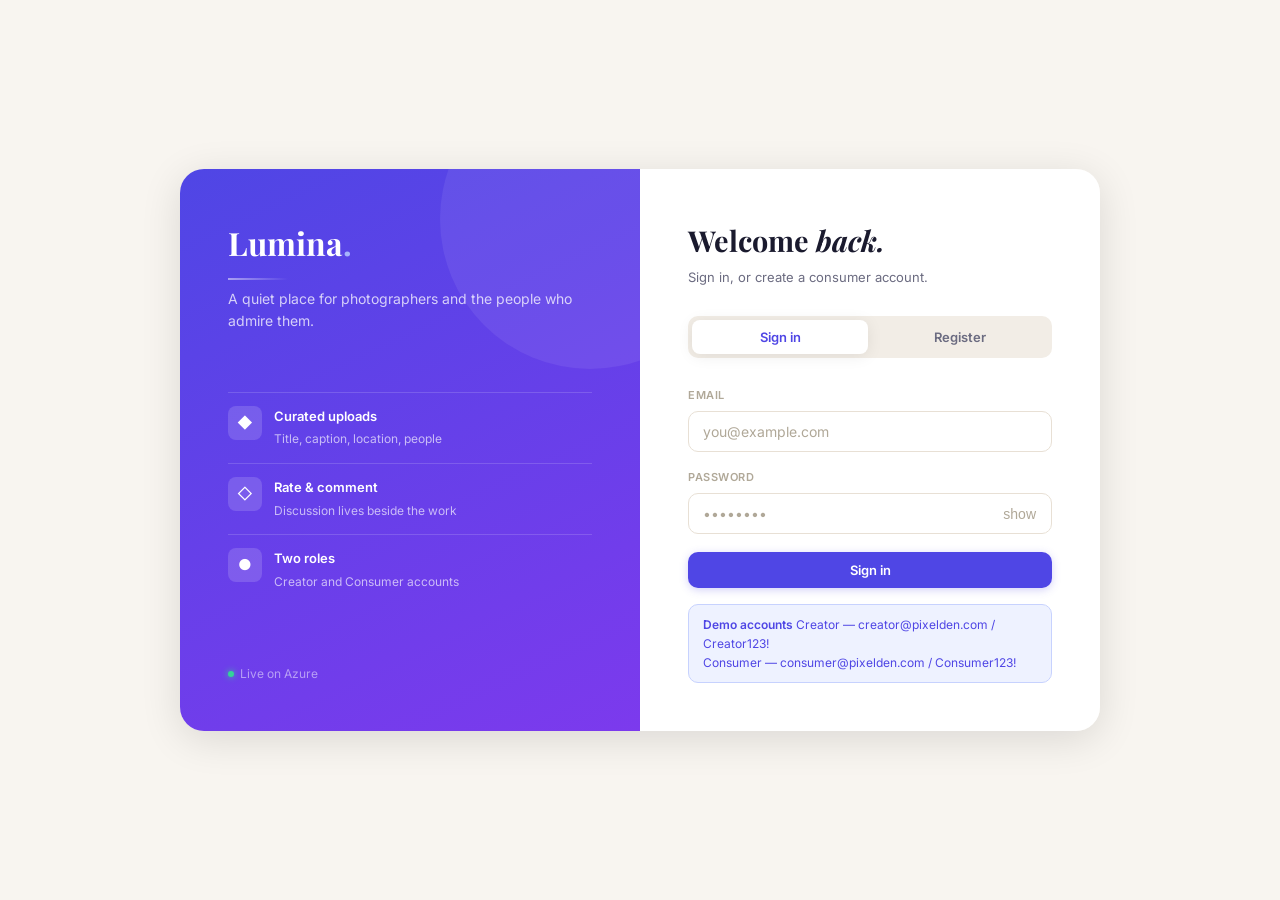
==== static/login.html @ e024662b "Add files via upload" ====
<!DOCTYPE html>
<html lang="en">
<head>
  <meta charset="UTF-8"/>
  <meta name="viewport" content="width=device-width,initial-scale=1.0"/>
  <title>Lumina — Sign In</title>
  <link rel="stylesheet" href="/static/css/style.css"/>
</head>
<body>

<div class="login-wrap">
  <div class="login-card">

    <!-- LEFT — minimal masthead -->
    <div class="login-left">
      <div>
        <div class="login-logo">Lumina<span class="dot">.</span></div>
        <div class="logo-line"></div>
        <p class="login-tagline">A quiet place for photographers and the people who admire them.</p>
      </div>

      <div class="feature-list">
        <div class="feature-item">
          <div class="feature-icon">◆</div>
          <div class="feature-text"><strong>Curated uploads</strong><span>Title, caption, location, people</span></div>
        </div>
        <div class="feature-item">
          <div class="feature-icon">◇</div>
          <div class="feature-text"><strong>Rate &amp; comment</strong><span>Discussion lives beside the work</span></div>
        </div>
        <div class="feature-item">
          <div class="feature-icon">●</div>
          <div class="feature-text"><strong>Two roles</strong><span>Creator and Consumer accounts</span></div>
        </div>
      </div>

      <div class="login-footer"><div class="live-dot"></div>Live on Azure</div>
    </div>

    <!-- RIGHT — the inputs are the show -->
    <div class="login-right">
      <div class="login-form-wrap">
        <div class="login-form-title">Welcome <em>back.</em></div>
        <div class="login-form-sub">Sign in, or create a consumer account.</div>

        <div class="tabs">
          <button class="tab-btn active" id="tab-in"  onclick="switchTab('in')">Sign in</button>
          <button class="tab-btn"        id="tab-reg" onclick="switchTab('reg')">Register</button>
        </div>

        <div class="alert alert-error"   id="aerr"></div>
        <div class="alert alert-success" id="aok"></div>

        <!-- SIGN IN -->
        <div id="form-in">
          <div class="form-group">
            <label>Email</label>
            <input class="form-control" type="email" id="in-email" placeholder="you@example.com" autocomplete="email"/>
          </div>
          <div class="form-group">
            <label>Password</label>
            <div class="input-wrap">
              <input class="form-control" type="password" id="in-pw" placeholder="••••••••" autocomplete="current-password"/>
              <button class="pw-toggle" onclick="togglePw('in-pw',this)">show</button>
            </div>
          </div>
          <button class="btn btn-primary btn-full" id="btn-in" onclick="doLogin()">
            <span id="btn-in-txt">Sign in</span>
            <span class="loader-inline" id="btn-in-ld" style="display:none"></span>
          </button>

          <div class="note-box">
            <strong>Demo accounts</strong>
            Creator — creator@pixelden.com / Creator123!<br/>
            Consumer — consumer@pixelden.com / Consumer123!
          </div>
        </div>

        <!-- REGISTER -->
        <div id="form-reg" style="display:none">
          <div class="form-group">
            <label>Username</label>
            <input class="form-control" type="text" id="reg-user" placeholder="e.g. ada_lovelace"/>
          </div>
          <div class="form-group">
            <label>Email</label>
            <input class="form-control" type="email" id="reg-email" placeholder="you@example.com"/>
          </div>
          <div class="form-group">
            <label>Password</label>
            <div class="input-wrap">
              <input class="form-control" type="password" id="reg-pw" placeholder="Minimum 8 characters"/>
              <button class="pw-toggle" onclick="togglePw('reg-pw',this)">show</button>
            </div>
          </div>
          <button class="btn btn-primary btn-full" id="btn-reg" onclick="doRegister()">
            <span id="btn-reg-txt">Create account</span>
            <span class="loader-inline" id="btn-reg-ld" style="display:none"></span>
          </button>
        </div>
      </div>
    </div>

  </div>
</div>

<div class="toast" id="toast"><div class="toast-dot"></div><span id="toast-msg"></span></div>
<script src="/static/js/auth.js"></script>
<script>
  (function(){const t=getToken(),r=getRole();if(t)window.location.href=r==='creator'?'/studio':'/browse';})();

  function switchTab(t){
    document.getElementById('form-in').style.display=t==='in'?'block':'none';
    document.getElementById('form-reg').style.display=t==='reg'?'block':'none';
    document.getElementById('tab-in').classList.toggle('active',t==='in');
    document.getElementById('tab-reg').classList.toggle('active',t==='reg');
    clearAlerts();
  }
  function clearAlerts(){['aerr','aok'].forEach(id=>document.getElementById(id).style.display='none');}
  function showAlert(type,msg){clearAlerts();const el=document.getElementById(type==='err'?'aerr':'aok');el.textContent=msg;el.style.display='block';}
  function setBusy(f,b){
    document.getElementById('btn-'+f+'-txt').style.display=b?'none':'inline';
    document.getElementById('btn-'+f+'-ld').style.display=b?'inline-block':'none';
    document.getElementById('btn-'+f).disabled=b;
  }
  function togglePw(id,btn){
    const i=document.getElementById(id);
    i.type=i.type==='password'?'text':'password';
    btn.textContent=i.type==='password'?'show':'hide';
  }

  async function doLogin(){
    clearAlerts();
    const email=document.getElementById('in-email').value.trim();
    const pw=document.getElementById('in-pw').value;
    if(!email)return showAlert('err','Please enter your email.');
    if(!pw)return showAlert('err','Please enter your password.');
    setBusy('in',true);
    try{const r=await login(email,pw);window.location.href=r.role==='creator'?'/studio':'/browse';}
    catch(e){showAlert('err',e.message||'Login failed.');}
    finally{setBusy('in',false);}
  }

  async function doRegister(){
    clearAlerts();
    const u=document.getElementById('reg-user').value.trim();
    const e=document.getElementById('reg-email').value.trim();
    const p=document.getElementById('reg-pw').value;
    if(!u||!e)return showAlert('err','All fields required.');
    if(p.length<8)return showAlert('err','Password must be at least 8 characters.');
    setBusy('reg',true);
    try{await register(u,e,p);showAlert('ok','Account created. Sign in below.');setTimeout(()=>switchTab('in'),1400);}
    catch(e){showAlert('err',e.message);}
    finally{setBusy('reg',false);}
  }
  document.addEventListener('keydown',e=>{
    if(e.key!=='Enter')return;
    if(document.getElementById('form-in').style.display!=='none')doLogin();
    else doRegister();
  });
</script>
</body>
</html>
---- static/css/style.css ----
@import url('https://fonts.googleapis.com/css2?family=Playfair+Display:wght@400;600;700&family=Inter:wght@300;400;500;600&display=swap');

:root {
  --bg:        #F8F5F0;
  --bg-card:   #FFFFFF;
  --bg-elevated:#F2EDE6;
  --border:    #E8E0D5;
  --border-2:  #D4C9B8;
  --blue:      #4F46E5;
  --blue-bright:#6366F1;
  --blue-dim:  #C7D2FE;
  --blue-subtle:#EEF2FF;
  --text:      #1A1A2E;
  --text-2:    #6B6B80;
  --text-3:    #B0A898;
  --success:   #059669;
  --danger:    #DC2626;
  --warning:   #D97706;
  --font-display:'Playfair Display',serif;
  --font-mono: 'Inter',sans-serif;
  --r:  10px;
  --r2: 18px;
  --shadow:    0 2px 16px rgba(0,0,0,0.08);
  --shadow-lg: 0 8px 40px rgba(0,0,0,0.12);
}

*,*::before,*::after{box-sizing:border-box;margin:0;padding:0}
html{scroll-behavior:smooth}
body{background:var(--bg);color:var(--text);font-family:var(--font-mono);font-size:14px;line-height:1.6;min-height:100vh;-webkit-font-smoothing:antialiased}
a{color:var(--blue);text-decoration:none}
a:hover{color:var(--blue-bright)}
img{display:block;max-width:100%}

/* NAV */
nav{background:var(--bg-card);border-bottom:1px solid var(--border);height:64px;display:flex;align-items:center;padding:0 2rem;gap:2rem;position:sticky;top:0;z-index:100;box-shadow:0 1px 0 var(--border)}
.nav-logo{font-family:var(--font-display);font-size:1.4rem;font-weight:700;color:var(--text);display:flex;align-items:center;gap:6px;flex-shrink:0}
.nav-logo .dot{color:var(--blue);font-size:1.6rem;line-height:0}
.nav-links{display:flex;gap:4px;flex:1}
.nav-link{font-size:13px;font-weight:500;color:var(--text-2);padding:6px 14px;border-radius:var(--r);transition:all .18s}
.nav-link:hover{color:var(--text);background:var(--bg-elevated)}
.nav-link.active{color:var(--blue);background:var(--blue-subtle)}
.nav-right{display:flex;align-items:center;gap:10px;margin-left:auto}
.nav-chip{font-size:11px;font-weight:600;letter-spacing:.5px;text-transform:uppercase;padding:4px 12px;border-radius:20px;border:1.5px solid var(--blue-dim);color:var(--blue);background:var(--blue-subtle)}
.nav-chip.creator{border-color:#FDE68A;color:var(--warning);background:#FFFBEB}

/* BUTTONS */
.btn{font-family:var(--font-mono);font-weight:600;font-size:13px;padding:10px 22px;border:none;cursor:pointer;border-radius:var(--r);transition:all .18s;display:inline-flex;align-items:center;justify-content:center;gap:8px}
.btn-primary{background:var(--blue);color:#fff;box-shadow:0 2px 8px rgba(79,70,229,.25)}
.btn-primary:hover{background:var(--blue-bright);box-shadow:0 4px 16px rgba(79,70,229,.35);transform:translateY(-1px)}
.btn-outline{background:transparent;border:1.5px solid var(--border-2);color:var(--text-2)}
.btn-outline:hover{border-color:var(--blue);color:var(--blue);background:var(--blue-subtle)}
.btn-ghost{background:transparent;color:var(--text-2);padding:8px 14px}
.btn-ghost:hover{color:var(--text);background:var(--bg-elevated)}
.btn-danger{background:transparent;border:1.5px solid #FECACA;color:var(--danger)}
.btn-danger:hover{background:#FEF2F2;border-color:var(--danger)}
.btn-sm{padding:7px 14px;font-size:12px}
.btn-full{width:100%}

/* FORMS */
.form-group{margin-bottom:1.1rem}
.form-group label{display:block;font-size:11px;font-weight:600;color:var(--text-3);margin-bottom:6px;text-transform:uppercase;letter-spacing:.5px}
.form-control{width:100%;background:var(--bg-card);border:1.5px solid var(--border);color:var(--text);font-family:var(--font-mono);font-size:14px;padding:11px 14px;border-radius:var(--r);outline:none;transition:border-color .18s,box-shadow .18s}
.form-control:focus{border-color:var(--blue);box-shadow:0 0 0 3px rgba(79,70,229,.1)}
.form-control::placeholder{color:var(--text-3)}
textarea.form-control{resize:vertical;min-height:90px}

/* ALERTS */
.alert{padding:12px 16px;border-radius:var(--r);font-size:13px;margin-bottom:1rem;display:none}
.alert-error{background:#FEF2F2;border:1.5px solid #FECACA;color:var(--danger)}
.alert-success{background:#F0FDF4;border:1.5px solid #BBF7D0;color:var(--success)}
.alert-info{background:var(--blue-subtle);border:1.5px solid var(--blue-dim);color:var(--blue)}

/* PHOTO GRID */
.photo-grid{display:grid;grid-template-columns:repeat(auto-fill,minmax(280px,1fr));gap:20px}

/* CARDS */
.photo-card{background:var(--bg-card);border:1px solid var(--border);border-radius:var(--r2);overflow:hidden;cursor:pointer;transition:all .2s;box-shadow:var(--shadow)}
.photo-card:hover{transform:translateY(-4px);box-shadow:var(--shadow-lg);border-color:var(--blue-dim)}
.photo-card-img{aspect-ratio:4/3;overflow:hidden}
.photo-card-img img{width:100%;height:100%;object-fit:cover;transition:transform .4s}
.photo-card:hover .photo-card-img img{transform:scale(1.04)}
.photo-card-overlay{position:absolute;inset:0;background:linear-gradient(to top,rgba(26,26,46,.7) 0%,transparent 60%);opacity:0;transition:opacity .3s;display:flex;align-items:flex-end;padding:1rem}
.photo-card-body{padding:14px 16px 16px}
.photo-card-title{font-family:var(--font-display);font-size:1rem;font-weight:600;color:var(--text);margin-bottom:6px}
.photo-card-meta{display:flex;flex-wrap:wrap;gap:8px;font-size:12px;color:var(--text-2)}
.tags-row{display:flex;flex-wrap:wrap;gap:5px;margin-top:8px}
.tag{font-size:11px;font-weight:500;padding:3px 10px;border-radius:20px;background:var(--blue-subtle);border:1px solid var(--blue-dim);color:var(--blue)}

/* LAYOUT */
.container{max-width:1200px;margin:0 auto;padding:0 2rem}
.page-wrap{padding:2.5rem 0 4rem}
.page-header{margin-bottom:2rem;padding-bottom:1.5rem;border-bottom:1px solid var(--border)}
.page-title{font-family:var(--font-display);font-weight:700;font-size:clamp(1.8rem,4vw,2.4rem);color:var(--text);line-height:1.2}
.page-title .accent{color:var(--blue)}
.page-sub{color:var(--text-2);font-size:14px;margin-top:6px}
.section-header{display:flex;align-items:center;justify-content:space-between;margin-bottom:1.5rem}
.section-title{font-family:var(--font-display);font-weight:700;font-size:1.3rem}

/* SEARCH */
.search-wrap{display:flex;gap:10px;margin-bottom:2rem;max-width:520px}
.search-input{flex:1;background:var(--bg-card);border:1.5px solid var(--border);border-radius:var(--r);color:var(--text);font-family:var(--font-mono);font-size:14px;padding:10px 16px;outline:none;transition:border-color .18s}
.search-input:focus{border-color:var(--blue);box-shadow:0 0 0 3px rgba(79,70,229,.1)}
.search-input::placeholder{color:var(--text-3)}

/* LOGIN */
.login-wrap{min-height:100vh;display:flex;align-items:center;justify-content:center;padding:2rem;background:var(--bg)}
.login-card{width:100%;max-width:920px;display:grid;grid-template-columns:1fr 1fr;border-radius:24px;overflow:hidden;box-shadow:var(--shadow-lg)}
.login-left{background:linear-gradient(155deg,#4F46E5 0%,#7C3AED 100%);padding:3rem;display:flex;flex-direction:column;justify-content:space-between;color:#fff;position:relative;overflow:hidden}
.login-left::before{content:'';position:absolute;width:300px;height:300px;border-radius:50%;background:rgba(255,255,255,0.07);top:-100px;right:-100px}
.login-logo{font-family:var(--font-display);font-size:2rem;font-weight:700;color:#fff;position:relative;z-index:1}
.login-logo .dot{color:#A5B4FC}
.login-tagline{color:rgba(255,255,255,0.75);font-size:14px;margin-top:8px;position:relative;z-index:1}
.logo-line{height:2px;background:linear-gradient(90deg,rgba(255,255,255,.5),transparent);width:60px;margin-top:10px;position:relative;z-index:1}
.feature-list{position:relative;z-index:1}
.feature-item{display:flex;align-items:flex-start;gap:12px;padding:13px 0;border-top:1px solid rgba(255,255,255,0.15)}
.feature-icon{width:34px;height:34px;background:rgba(255,255,255,0.15);border-radius:8px;display:flex;align-items:center;justify-content:center;font-size:15px;flex-shrink:0}
.feature-text strong{display:block;font-size:13px;font-weight:600;color:#fff;margin-bottom:1px}
.feature-text span{font-size:12px;color:rgba(255,255,255,0.65)}
.login-footer{font-size:12px;color:rgba(255,255,255,0.5);position:relative;z-index:1;display:flex;align-items:center;gap:6px}
.live-dot{width:6px;height:6px;border-radius:50%;background:#34D399;box-shadow:0 0 6px #34D399}
.login-right{background:var(--bg-card);padding:3rem;display:flex;align-items:center}
.login-form-wrap{width:100%}
.login-form-title{font-family:var(--font-display);font-weight:700;font-size:1.8rem;color:var(--text);margin-bottom:4px}
.login-form-sub{color:var(--text-2);font-size:13px;margin-bottom:1.8rem}
.tabs{display:flex;background:var(--bg-elevated);border-radius:var(--r);padding:4px;margin-bottom:1.8rem;gap:4px}
.tab-btn{flex:1;font-family:var(--font-mono);font-weight:600;font-size:13px;background:transparent;border:none;color:var(--text-2);padding:9px;border-radius:8px;cursor:pointer;transition:all .18s}
.tab-btn.active{background:var(--bg-card);color:var(--blue);box-shadow:var(--shadow)}
.input-wrap{position:relative}
.input-wrap .form-control{padding-right:44px}
.pw-toggle{position:absolute;right:12px;top:50%;transform:translateY(-50%);background:none;border:none;cursor:pointer;color:var(--text-3);font-size:14px;padding:4px}
.pw-toggle:hover{color:var(--text-2)}
.note-box{background:var(--blue-subtle);border:1px solid var(--blue-dim);border-radius:var(--r);padding:10px 14px;font-size:12px;color:var(--blue);line-height:1.6;margin-top:1rem}
.note-box strong{font-weight:600}

/* PHOTO DETAIL */
.detail-grid{display:grid;grid-template-columns:1fr 380px;gap:2rem;align-items:start}
.detail-img-wrap{border-radius:var(--r2);overflow:hidden;border:1px solid var(--border);box-shadow:var(--shadow);position:sticky;top:80px}
.detail-img-wrap img{width:100%;display:block}
.detail-sidebar{display:flex;flex-direction:column;gap:16px}
.detail-panel{background:var(--bg-card);border:1px solid var(--border);border-radius:var(--r2);padding:1.5rem;box-shadow:var(--shadow)}
.detail-title{font-family:var(--font-display);font-weight:700;font-size:1.5rem;margin-bottom:1.2rem}
.meta-row{display:flex;gap:10px;padding:9px 0;border-top:1px solid var(--border);font-size:13px;align-items:baseline}
.meta-key{color:var(--text-3);min-width:76px;font-size:11px;font-weight:600;text-transform:uppercase;letter-spacing:.5px}
.meta-val{color:var(--text)}
.panel-title{font-size:12px;font-weight:700;text-transform:uppercase;letter-spacing:1px;color:var(--text-2);margin-bottom:1.2rem}

/* RATING */
.rating-display{text-align:center;padding:1rem 0}
.rating-num{font-family:var(--font-display);font-weight:700;font-size:3rem;color:var(--blue);line-height:1}
.rating-sub{font-size:12px;color:var(--text-2);margin-top:4px}
.stars{display:flex;gap:4px;justify-content:center;margin:6px 0}
.stars-input{display:flex;gap:4px;margin:.6rem 0}
.star{font-size:1.4rem;cursor:pointer;color:var(--border-2);transition:color .15s,transform .15s;line-height:1}
.star.active{color:#F59E0B}
.star:hover{color:#F59E0B;transform:scale(1.2)}

/* COMMENTS */
.comment-item{padding:14px 0;border-top:1px solid var(--border)}
.comment-header{display:flex;align-items:center;gap:8px;margin-bottom:6px;flex-wrap:wrap}
.comment-user{font-weight:600;font-size:13px;color:var(--blue)}
.comment-text{font-size:14px;color:var(--text);line-height:1.55}
.comment-footer{margin-top:5px}
.comment-date{font-size:11px;color:var(--text-3)}
.comment-stars{font-size:12px;color:#F59E0B}

/* DASHBOARD */
.dashboard-layout{display:grid;grid-template-columns:220px 1fr;min-height:calc(100vh - 64px)}
.sidebar{background:var(--bg-card);border-right:1px solid var(--border);padding:1.5rem 0;position:sticky;top:64px;height:calc(100vh - 64px);overflow-y:auto}
.sidebar-label{font-size:11px;font-weight:600;letter-spacing:1px;text-transform:uppercase;color:var(--text-3);padding:0 1.2rem;margin:1.2rem 0 .5rem}
.sidebar-link{display:flex;align-items:center;gap:10px;padding:10px 1.2rem;font-size:13px;font-weight:500;color:var(--text-2);transition:all .15s;border-left:2px solid transparent}
.sidebar-link:hover{color:var(--text);background:var(--bg-elevated)}
.sidebar-link.active{color:var(--blue);background:var(--blue-subtle);border-left-color:var(--blue)}
.sidebar-icon{font-size:15px;width:20px;text-align:center}
.sidebar-stat{padding:1.2rem;border-top:1px solid var(--border);margin-top:1rem}
.sidebar-stat-num{font-family:var(--font-display);font-weight:700;font-size:2rem;color:var(--blue)}
.sidebar-stat-label{font-size:12px;color:var(--text-3)}
.main-area{padding:2rem;background:var(--bg)}

/* STATS */
.stats-grid{display:grid;grid-template-columns:repeat(3,1fr);gap:14px;margin-bottom:2rem}
.stat-card{background:var(--bg-card);border:1px solid var(--border);border-radius:var(--r2);padding:1.25rem 1.5rem;box-shadow:var(--shadow)}
.stat-num{font-family:var(--font-display);font-weight:700;font-size:2rem;color:var(--blue);line-height:1;margin-bottom:4px}
.stat-label{font-size:12px;color:var(--text-2)}

/* CREATOR CARDS */
.creator-card{background:var(--bg-card);border:1px solid var(--border);border-radius:var(--r2);overflow:hidden;box-shadow:var(--shadow);transition:all .2s}
.creator-card:hover{box-shadow:var(--shadow-lg);border-color:var(--blue-dim)}
.creator-card-img{aspect-ratio:16/9;overflow:hidden}
.creator-card-img img{width:100%;height:100%;object-fit:cover;transition:transform .4s}
.creator-card:hover .creator-card-img img{transform:scale(1.04)}
.creator-card-body{padding:12px 14px 14px}
.creator-card-title{font-family:var(--font-display);font-weight:600;font-size:15px;margin-bottom:6px;color:var(--text)}
.creator-card-meta{display:flex;gap:12px;font-size:12px;color:var(--text-2);margin-bottom:10px}
.creator-card-actions{display:flex;gap:8px}

/* UPLOAD */
.upload-zone{border:2px dashed var(--border-2);border-radius:var(--r2);padding:2.5rem 1.5rem;text-align:center;cursor:pointer;transition:all .2s;background:var(--bg-elevated)}
.upload-zone:hover,.upload-zone.drag-over{border-color:var(--blue);background:var(--blue-subtle)}
.upload-zone input[type="file"]{display:none}
.upload-icon-wrap{width:56px;height:56px;background:var(--blue-subtle);border:1.5px solid var(--blue-dim);border-radius:14px;display:flex;align-items:center;justify-content:center;font-size:24px;margin:0 auto 1rem;transition:transform .2s}
.upload-zone:hover .upload-icon-wrap{transform:translateY(-3px)}
.upload-label{font-family:var(--font-display);font-weight:600;font-size:15px;color:var(--text);margin-bottom:4px}
.upload-hint{font-size:12px;color:var(--text-2)}
.preview-wrap{margin-top:1rem;border-radius:var(--r);overflow:hidden;display:none;border:1px solid var(--border)}
.preview-wrap img{width:100%;max-height:220px;object-fit:cover}

/* MODAL */
.modal-overlay{position:fixed;inset:0;background:rgba(0,0,0,.5);backdrop-filter:blur(4px);z-index:500;display:flex;align-items:center;justify-content:center;opacity:0;pointer-events:none;transition:opacity .2s}
.modal-overlay.open{opacity:1;pointer-events:all}
.modal{background:var(--bg-card);border:1px solid var(--border);border-radius:var(--r2);padding:2rem;width:100%;max-width:420px;transform:scale(.97);transition:transform .2s;box-shadow:var(--shadow-lg)}
.modal-overlay.open .modal{transform:none}
.modal-title{font-family:var(--font-display);font-weight:700;font-size:1.3rem;margin-bottom:.75rem}
.modal-body{color:var(--text-2);font-size:14px;margin-bottom:1.5rem;line-height:1.6}
.modal-actions{display:flex;gap:10px}

/* STATES */
.empty-state{text-align:center;padding:5rem 2rem}
.empty-icon{font-size:3rem;margin-bottom:1rem;opacity:.5;display:block}
.empty-title{font-family:var(--font-display);font-weight:700;font-size:1.2rem;color:var(--text-2);margin-bottom:.5rem}
.empty-sub{font-size:13px;color:var(--text-3)}
.loader-wrap{display:flex;align-items:center;justify-content:center;gap:12px;padding:3rem;color:var(--text-2);font-size:13px}
.spinner{width:18px;height:18px;border:2px solid var(--border);border-top-color:var(--blue);border-radius:50%;animation:spin .7s linear infinite}
.loader-inline{width:14px;height:14px;border:2px solid rgba(255,255,255,.4);border-top-color:#fff;border-radius:50%;animation:spin .7s linear infinite}
@keyframes spin{to{transform:rotate(360deg)}}

/* TOAST */
.toast{position:fixed;bottom:2rem;right:2rem;background:var(--bg-card);border:1.5px solid var(--border);border-radius:var(--r);padding:13px 18px;font-size:14px;z-index:9000;max-width:340px;transform:translateY(20px);opacity:0;transition:all .3s cubic-bezier(.34,1.4,.64,1);display:flex;align-items:center;gap:10px;box-shadow:var(--shadow-lg);pointer-events:none}
.toast.show{transform:none;opacity:1}
.toast-dot{width:8px;height:8px;border-radius:50%;flex-shrink:0}
.toast.info .toast-dot{background:var(--blue)}
.toast.success .toast-dot{background:var(--success)}
.toast.error .toast-dot{background:var(--danger)}

/* ANIMATIONS */
@keyframes slide-up{from{opacity:0;transform:translateY(14px)}to{opacity:1;transform:none}}
.anim-in{animation:slide-up .35s ease both}
.anim-in:nth-child(1){animation-delay:.00s}.anim-in:nth-child(2){animation-delay:.05s}
.anim-in:nth-child(3){animation-delay:.10s}.anim-in:nth-child(4){animation-delay:.15s}
.anim-in:nth-child(5){animation-delay:.20s}.anim-in:nth-child(6){animation-delay:.25s}
.anim-in:nth-child(7){animation-delay:.30s}.anim-in:nth-child(8){animation-delay:.35s}
.anim-in:nth-child(9){animation-delay:.40s}.anim-in:nth-child(10){animation-delay:.45s}
.anim-in:nth-child(11){animation-delay:.50s}.anim-in:nth-child(12){animation-delay:.55s}

/* SCROLLBAR */
::-webkit-scrollbar{width:5px}
::-webkit-scrollbar-track{background:var(--bg-elevated)}
::-webkit-scrollbar-thumb{background:var(--border-2);border-radius:4px}

/* RESPONSIVE */
@media(max-width:900px){
  .login-card{grid-template-columns:1fr}.login-left{display:none}
  .detail-grid{grid-template-columns:1fr}.detail-img-wrap{position:static}
  .dashboard-layout{grid-template-columns:1fr}.sidebar{display:none}
}
@media(max-width:640px){.container{padding:0 1rem}nav{padding:0 1rem}.stats-grid{grid-template-columns:1fr 1fr}.photo-grid{gap:10px}}
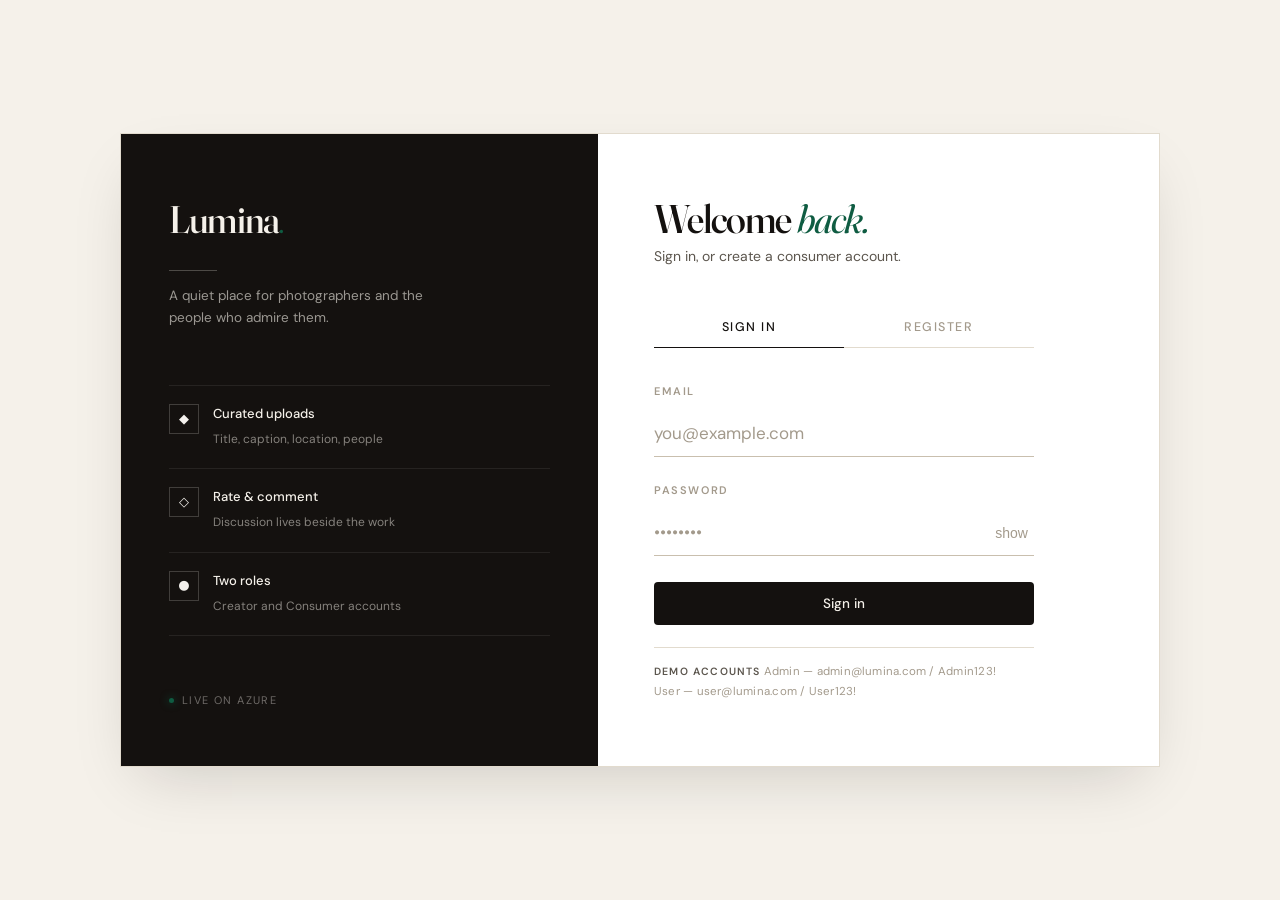
==== commit 7e9bb2fa: "Update login.html" ====
--- a/static/login.html
+++ b/static/login.html
@@ -71,8 +71,8 @@
 
           <div class="note-box">
             <strong>Demo accounts</strong>
-            Creator — creator@pixelden.com / Creator123!<br/>
-            Consumer — consumer@pixelden.com / Consumer123!
+            Admin — admin@lumina.com / Admin123!<br/>
+            User — user@lumina.com / User123!
           </div>
         </div>
 
--- a/static/css/style.css
+++ b/static/css/style.css
@@ -1,255 +1,904 @@
-@import url('https://fonts.googleapis.com/css2?family=Playfair+Display:wght@400;600;700&family=Inter:wght@300;400;500;600&display=swap');
-
-:root {
-  --bg:        #F8F5F0;
-  --bg-card:   #FFFFFF;
-  --bg-elevated:#F2EDE6;
-  --border:    #E8E0D5;
-  --border-2:  #D4C9B8;
-  --blue:      #4F46E5;
-  --blue-bright:#6366F1;
-  --blue-dim:  #C7D2FE;
-  --blue-subtle:#EEF2FF;
-  --text:      #1A1A2E;
-  --text-2:    #6B6B80;
-  --text-3:    #B0A898;
-  --success:   #059669;
-  --danger:    #DC2626;
-  --warning:   #D97706;
-  --font-display:'Playfair Display',serif;
-  --font-mono: 'Inter',sans-serif;
-  --r:  10px;
-  --r2: 18px;
-  --shadow:    0 2px 16px rgba(0,0,0,0.08);
-  --shadow-lg: 0 8px 40px rgba(0,0,0,0.12);
+/* ============================================================
+   LUMINA — Editorial photography aesthetic
+   All original class names preserved (JS contracts unchanged).
+   ============================================================ */
+@import url('https://fonts.googleapis.com/css2?family=Fraunces:opsz,wght@9..144,400;9..144,500;9..144,600;9..144,700&family=DM+Sans:wght@400;500;600;700&display=swap');
+
+:root{
+  --bg:           #F5F1EA;
+  --bg-card:      #FFFFFF;
+  --bg-elevated:  #EDE7DC;
+  --border:       #E2DBCE;
+  --border-2:     #C9BFAE;
+  --ink:          #14110F;
+  --ink-2:        #5C564E;
+  --ink-3:        #A39A8C;
+  --accent:       #0F5C42;
+  --accent-2:     #0A4533;
+  --accent-soft:  #E6EFEA;
+  --accent-line:  #B9CFC4;
+  --danger:       #B91C1C;
+  --danger-soft:  #FBE9E7;
+  --success:      #15803D;
+  --success-soft: #E6F4EC;
+  --warning:      #B45309;
+
+  --font-display: 'Fraunces', Georgia, serif;
+  --font-body:    'DM Sans', system-ui, sans-serif;
+
+  /* tokens kept for JS-injected colors */
+  --text:    var(--ink);
+  --text-2:  var(--ink-2);
+  --text-3:  var(--ink-3);
+  --blue:    var(--accent);
+  --blue-bright: var(--accent-2);
+  --blue-dim:    var(--accent-line);
+  --blue-subtle: var(--accent-soft);
+
+  --r:  6px;
+  --r2: 4px;
+  --shadow:    0 1px 0 var(--border);
+  --shadow-lg: 0 24px 60px -20px rgba(20,17,15,.18);
 }
 
 *,*::before,*::after{box-sizing:border-box;margin:0;padding:0}
 html{scroll-behavior:smooth}
-body{background:var(--bg);color:var(--text);font-family:var(--font-mono);font-size:14px;line-height:1.6;min-height:100vh;-webkit-font-smoothing:antialiased}
-a{color:var(--blue);text-decoration:none}
-a:hover{color:var(--blue-bright)}
+body{
+  background:var(--bg);
+  color:var(--ink);
+  font-family:var(--font-body);
+  font-size:15px;
+  line-height:1.55;
+  min-height:100vh;
+  -webkit-font-smoothing:antialiased;
+  font-feature-settings:"ss01","cv11";
+}
+a{color:var(--accent);text-decoration:none}
+a:hover{color:var(--accent-2)}
 img{display:block;max-width:100%}
 
-/* NAV */
-nav{background:var(--bg-card);border-bottom:1px solid var(--border);height:64px;display:flex;align-items:center;padding:0 2rem;gap:2rem;position:sticky;top:0;z-index:100;box-shadow:0 1px 0 var(--border)}
-.nav-logo{font-family:var(--font-display);font-size:1.4rem;font-weight:700;color:var(--text);display:flex;align-items:center;gap:6px;flex-shrink:0}
-.nav-logo .dot{color:var(--blue);font-size:1.6rem;line-height:0}
-.nav-links{display:flex;gap:4px;flex:1}
-.nav-link{font-size:13px;font-weight:500;color:var(--text-2);padding:6px 14px;border-radius:var(--r);transition:all .18s}
-.nav-link:hover{color:var(--text);background:var(--bg-elevated)}
-.nav-link.active{color:var(--blue);background:var(--blue-subtle)}
-.nav-right{display:flex;align-items:center;gap:10px;margin-left:auto}
-.nav-chip{font-size:11px;font-weight:600;letter-spacing:.5px;text-transform:uppercase;padding:4px 12px;border-radius:20px;border:1.5px solid var(--blue-dim);color:var(--blue);background:var(--blue-subtle)}
-.nav-chip.creator{border-color:#FDE68A;color:var(--warning);background:#FFFBEB}
-
-/* BUTTONS */
-.btn{font-family:var(--font-mono);font-weight:600;font-size:13px;padding:10px 22px;border:none;cursor:pointer;border-radius:var(--r);transition:all .18s;display:inline-flex;align-items:center;justify-content:center;gap:8px}
-.btn-primary{background:var(--blue);color:#fff;box-shadow:0 2px 8px rgba(79,70,229,.25)}
-.btn-primary:hover{background:var(--blue-bright);box-shadow:0 4px 16px rgba(79,70,229,.35);transform:translateY(-1px)}
-.btn-outline{background:transparent;border:1.5px solid var(--border-2);color:var(--text-2)}
-.btn-outline:hover{border-color:var(--blue);color:var(--blue);background:var(--blue-subtle)}
-.btn-ghost{background:transparent;color:var(--text-2);padding:8px 14px}
-.btn-ghost:hover{color:var(--text);background:var(--bg-elevated)}
-.btn-danger{background:transparent;border:1.5px solid #FECACA;color:var(--danger)}
-.btn-danger:hover{background:#FEF2F2;border-color:var(--danger)}
-.btn-sm{padding:7px 14px;font-size:12px}
+/* (kept so old refs don't break — now invisible) */
+.bg-grid,.bg-orb,.bg-orb-1,.bg-orb-2{display:none!important}
+
+/* ============================================================
+   NAV — minimal, editorial masthead
+   ============================================================ */
+nav{
+  background:var(--bg);
+  border-bottom:1px solid var(--border);
+  height:72px;
+  display:flex;align-items:center;
+  padding:0 3rem;gap:2.5rem;
+  position:sticky;top:0;z-index:100;
+}
+.nav-logo{
+  font-family:var(--font-display);
+  font-size:1.6rem;font-weight:600;
+  letter-spacing:-.01em;
+  color:var(--ink);
+  display:flex;align-items:center;gap:4px;
+  font-variation-settings:"opsz" 144;
+}
+.nav-logo .dot{color:var(--accent);font-size:1.3rem;line-height:0;margin:0 1px}
+.nav-links{display:flex;gap:2px;flex:1}
+.nav-link{
+  font-size:13px;font-weight:500;
+  color:var(--ink-2);
+  padding:8px 14px;
+  letter-spacing:.01em;
+  transition:color .15s;
+}
+.nav-link:hover{color:var(--ink)}
+.nav-link.active{color:var(--accent)}
+.nav-right{display:flex;align-items:center;gap:14px;margin-left:auto}
+.nav-chip{
+  font-family:var(--font-body);
+  font-size:10px;font-weight:600;
+  letter-spacing:1.4px;text-transform:uppercase;
+  padding:5px 10px;
+  border:1px solid var(--accent-line);
+  color:var(--accent);
+  background:var(--accent-soft);
+}
+.nav-chip.creator{
+  border-color:#E5C68A;color:var(--warning);background:#FBF3E2;
+}
+
+/* ============================================================
+   BUTTONS
+   ============================================================ */
+.btn{
+  font-family:var(--font-body);
+  font-weight:500;font-size:13.5px;
+  padding:13px 24px;
+  border:none;cursor:pointer;
+  border-radius:var(--r2);
+  transition:all .18s ease;
+  display:inline-flex;align-items:center;justify-content:center;gap:8px;
+  letter-spacing:.01em;
+}
+.btn-primary{
+  background:var(--ink);color:var(--bg);
+}
+.btn-primary:hover{background:var(--accent);transform:translateY(-1px)}
+.btn-outline{
+  background:transparent;
+  border:1px solid var(--border-2);
+  color:var(--ink);
+}
+.btn-outline:hover{border-color:var(--ink);background:var(--ink);color:var(--bg)}
+.btn-ghost{background:transparent;color:var(--ink-2);padding:9px 14px}
+.btn-ghost:hover{color:var(--ink)}
+.btn-danger{
+  background:transparent;
+  border:1px solid #E8C7C5;
+  color:var(--danger);
+}
+.btn-danger:hover{background:var(--danger);color:#fff;border-color:var(--danger)}
+.btn-sm{padding:9px 16px;font-size:12px}
 .btn-full{width:100%}
 
-/* FORMS */
-.form-group{margin-bottom:1.1rem}
-.form-group label{display:block;font-size:11px;font-weight:600;color:var(--text-3);margin-bottom:6px;text-transform:uppercase;letter-spacing:.5px}
-.form-control{width:100%;background:var(--bg-card);border:1.5px solid var(--border);color:var(--text);font-family:var(--font-mono);font-size:14px;padding:11px 14px;border-radius:var(--r);outline:none;transition:border-color .18s,box-shadow .18s}
-.form-control:focus{border-color:var(--blue);box-shadow:0 0 0 3px rgba(79,70,229,.1)}
-.form-control::placeholder{color:var(--text-3)}
-textarea.form-control{resize:vertical;min-height:90px}
-
-/* ALERTS */
-.alert{padding:12px 16px;border-radius:var(--r);font-size:13px;margin-bottom:1rem;display:none}
-.alert-error{background:#FEF2F2;border:1.5px solid #FECACA;color:var(--danger)}
-.alert-success{background:#F0FDF4;border:1.5px solid #BBF7D0;color:var(--success)}
-.alert-info{background:var(--blue-subtle);border:1.5px solid var(--blue-dim);color:var(--blue)}
-
-/* PHOTO GRID */
-.photo-grid{display:grid;grid-template-columns:repeat(auto-fill,minmax(280px,1fr));gap:20px}
-
-/* CARDS */
-.photo-card{background:var(--bg-card);border:1px solid var(--border);border-radius:var(--r2);overflow:hidden;cursor:pointer;transition:all .2s;box-shadow:var(--shadow)}
-.photo-card:hover{transform:translateY(-4px);box-shadow:var(--shadow-lg);border-color:var(--blue-dim)}
-.photo-card-img{aspect-ratio:4/3;overflow:hidden}
-.photo-card-img img{width:100%;height:100%;object-fit:cover;transition:transform .4s}
-.photo-card:hover .photo-card-img img{transform:scale(1.04)}
-.photo-card-overlay{position:absolute;inset:0;background:linear-gradient(to top,rgba(26,26,46,.7) 0%,transparent 60%);opacity:0;transition:opacity .3s;display:flex;align-items:flex-end;padding:1rem}
-.photo-card-body{padding:14px 16px 16px}
-.photo-card-title{font-family:var(--font-display);font-size:1rem;font-weight:600;color:var(--text);margin-bottom:6px}
-.photo-card-meta{display:flex;flex-wrap:wrap;gap:8px;font-size:12px;color:var(--text-2)}
-.tags-row{display:flex;flex-wrap:wrap;gap:5px;margin-top:8px}
-.tag{font-size:11px;font-weight:500;padding:3px 10px;border-radius:20px;background:var(--blue-subtle);border:1px solid var(--blue-dim);color:var(--blue)}
-
-/* LAYOUT */
-.container{max-width:1200px;margin:0 auto;padding:0 2rem}
-.page-wrap{padding:2.5rem 0 4rem}
-.page-header{margin-bottom:2rem;padding-bottom:1.5rem;border-bottom:1px solid var(--border)}
-.page-title{font-family:var(--font-display);font-weight:700;font-size:clamp(1.8rem,4vw,2.4rem);color:var(--text);line-height:1.2}
-.page-title .accent{color:var(--blue)}
-.page-sub{color:var(--text-2);font-size:14px;margin-top:6px}
-.section-header{display:flex;align-items:center;justify-content:space-between;margin-bottom:1.5rem}
-.section-title{font-family:var(--font-display);font-weight:700;font-size:1.3rem}
-
-/* SEARCH */
-.search-wrap{display:flex;gap:10px;margin-bottom:2rem;max-width:520px}
-.search-input{flex:1;background:var(--bg-card);border:1.5px solid var(--border);border-radius:var(--r);color:var(--text);font-family:var(--font-mono);font-size:14px;padding:10px 16px;outline:none;transition:border-color .18s}
-.search-input:focus{border-color:var(--blue);box-shadow:0 0 0 3px rgba(79,70,229,.1)}
-.search-input::placeholder{color:var(--text-3)}
-
-/* LOGIN */
-.login-wrap{min-height:100vh;display:flex;align-items:center;justify-content:center;padding:2rem;background:var(--bg)}
-.login-card{width:100%;max-width:920px;display:grid;grid-template-columns:1fr 1fr;border-radius:24px;overflow:hidden;box-shadow:var(--shadow-lg)}
-.login-left{background:linear-gradient(155deg,#4F46E5 0%,#7C3AED 100%);padding:3rem;display:flex;flex-direction:column;justify-content:space-between;color:#fff;position:relative;overflow:hidden}
-.login-left::before{content:'';position:absolute;width:300px;height:300px;border-radius:50%;background:rgba(255,255,255,0.07);top:-100px;right:-100px}
-.login-logo{font-family:var(--font-display);font-size:2rem;font-weight:700;color:#fff;position:relative;z-index:1}
-.login-logo .dot{color:#A5B4FC}
-.login-tagline{color:rgba(255,255,255,0.75);font-size:14px;margin-top:8px;position:relative;z-index:1}
-.logo-line{height:2px;background:linear-gradient(90deg,rgba(255,255,255,.5),transparent);width:60px;margin-top:10px;position:relative;z-index:1}
-.feature-list{position:relative;z-index:1}
-.feature-item{display:flex;align-items:flex-start;gap:12px;padding:13px 0;border-top:1px solid rgba(255,255,255,0.15)}
-.feature-icon{width:34px;height:34px;background:rgba(255,255,255,0.15);border-radius:8px;display:flex;align-items:center;justify-content:center;font-size:15px;flex-shrink:0}
-.feature-text strong{display:block;font-size:13px;font-weight:600;color:#fff;margin-bottom:1px}
-.feature-text span{font-size:12px;color:rgba(255,255,255,0.65)}
-.login-footer{font-size:12px;color:rgba(255,255,255,0.5);position:relative;z-index:1;display:flex;align-items:center;gap:6px}
-.live-dot{width:6px;height:6px;border-radius:50%;background:#34D399;box-shadow:0 0 6px #34D399}
-.login-right{background:var(--bg-card);padding:3rem;display:flex;align-items:center}
-.login-form-wrap{width:100%}
-.login-form-title{font-family:var(--font-display);font-weight:700;font-size:1.8rem;color:var(--text);margin-bottom:4px}
-.login-form-sub{color:var(--text-2);font-size:13px;margin-bottom:1.8rem}
-.tabs{display:flex;background:var(--bg-elevated);border-radius:var(--r);padding:4px;margin-bottom:1.8rem;gap:4px}
-.tab-btn{flex:1;font-family:var(--font-mono);font-weight:600;font-size:13px;background:transparent;border:none;color:var(--text-2);padding:9px;border-radius:8px;cursor:pointer;transition:all .18s}
-.tab-btn.active{background:var(--bg-card);color:var(--blue);box-shadow:var(--shadow)}
+/* ============================================================
+   FORMS — the centerpiece
+   Large, confident inputs with hairline rules.
+   ============================================================ */
+.form-group{margin-bottom:1.6rem}
+.form-group label{
+  display:block;
+  font-family:var(--font-body);
+  font-size:11px;font-weight:600;
+  color:var(--ink-3);
+  margin-bottom:10px;
+  text-transform:uppercase;
+  letter-spacing:1.6px;
+}
+.form-control{
+  width:100%;
+  background:transparent;
+  border:none;
+  border-bottom:1.5px solid var(--border-2);
+  color:var(--ink);
+  font-family:var(--font-body);
+  font-size:17px;
+  font-weight:400;
+  padding:12px 0;
+  border-radius:0;
+  outline:none;
+  transition:border-color .2s ease;
+}
+.form-control:focus{
+  border-bottom-color:var(--accent);
+}
+.form-control::placeholder{color:var(--ink-3);font-weight:400}
+textarea.form-control{
+  resize:vertical;
+  min-height:88px;
+  border:1.5px solid var(--border);
+  padding:14px 16px;
+  border-radius:var(--r2);
+  font-size:15px;
+  background:var(--bg-card);
+}
+textarea.form-control:focus{border-color:var(--accent)}
+
+/* ============================================================
+   ALERTS
+   ============================================================ */
+.alert{
+  padding:13px 16px;
+  border-radius:var(--r2);
+  font-size:13.5px;
+  margin-bottom:1.2rem;
+  display:none;
+  border:1px solid transparent;
+}
+.alert-error  {background:var(--danger-soft); border-color:#E8C7C5;color:var(--danger)}
+.alert-success{background:var(--success-soft);border-color:#BFE0CC;color:var(--success)}
+.alert-info   {background:var(--accent-soft); border-color:var(--accent-line);color:var(--accent)}
+
+/* ============================================================
+   PHOTO GRID & CARDS
+   ============================================================ */
+.photo-grid{
+  display:grid;
+  grid-template-columns:repeat(auto-fill,minmax(280px,1fr));
+  gap:32px 24px;
+}
+.photo-card{
+  background:transparent;
+  border:none;
+  cursor:pointer;
+  transition:transform .25s ease;
+  overflow:visible;
+}
+.photo-card:hover{transform:translateY(-3px)}
+.photo-card-img{
+  position:relative;
+  aspect-ratio:4/5;
+  overflow:hidden;
+  background:var(--bg-elevated);
+  border-radius:var(--r2);
+}
+.photo-card-img img{
+  width:100%;height:100%;object-fit:cover;
+  transition:transform .6s cubic-bezier(.2,.8,.2,1),filter .3s;
+  filter:saturate(.95);
+}
+.photo-card:hover .photo-card-img img{transform:scale(1.05);filter:saturate(1.05)}
+.photo-card-overlay{
+  position:absolute;inset:0;
+  background:linear-gradient(to top,rgba(20,17,15,.55) 0%,transparent 55%);
+  opacity:0;transition:opacity .3s;
+  display:flex;align-items:flex-end;
+  padding:1.2rem;
+}
+.photo-card:hover .photo-card-overlay{opacity:1}
+.overlay-title{color:#fff;font-family:var(--font-display);font-size:1.05rem}
+.photo-card-body{padding:14px 2px 0}
+.photo-card-title{
+  font-family:var(--font-display);
+  font-size:1.15rem;font-weight:500;
+  line-height:1.25;
+  color:var(--ink);
+  margin-bottom:6px;
+  letter-spacing:-.01em;
+  font-variation-settings:"opsz" 24;
+}
+.photo-card-meta{
+  display:flex;flex-wrap:wrap;gap:14px;
+  font-size:12px;color:var(--ink-2);
+  letter-spacing:.02em;
+}
+.tags-row{display:flex;flex-wrap:wrap;gap:5px;margin-top:10px}
+.tag{
+  font-size:10.5px;font-weight:500;
+  padding:3px 9px;
+  border-radius:2px;
+  background:var(--accent-soft);
+  color:var(--accent);
+  letter-spacing:.04em;
+  text-transform:lowercase;
+}
+
+/* ============================================================
+   LAYOUT
+   ============================================================ */
+.container{max-width:1240px;margin:0 auto;padding:0 3rem}
+.page-wrap{padding:3rem 0 5rem}
+.page-header{
+  margin-bottom:2.5rem;
+  padding-bottom:2rem;
+  border-bottom:1px solid var(--border);
+}
+.page-title{
+  font-family:var(--font-display);
+  font-weight:500;
+  font-size:clamp(2.4rem,5vw,3.8rem);
+  color:var(--ink);
+  line-height:1;
+  letter-spacing:-.025em;
+  font-variation-settings:"opsz" 144;
+}
+.page-title .accent{
+  color:var(--accent);
+  font-style:italic;
+  font-weight:400;
+}
+.page-sub{
+  color:var(--ink-2);
+  font-size:15px;
+  margin-top:14px;
+  max-width:540px;
+}
+.section-header{
+  display:flex;align-items:baseline;
+  justify-content:space-between;
+  margin-bottom:2rem;
+  padding-bottom:1.2rem;
+  border-bottom:1px solid var(--border);
+}
+.section-title{
+  font-family:var(--font-display);
+  font-weight:500;
+  font-size:1.9rem;
+  letter-spacing:-.02em;
+  font-variation-settings:"opsz" 96;
+}
+
+/* ============================================================
+   SEARCH
+   ============================================================ */
+.search-wrap{
+  display:flex;gap:0;
+  margin-bottom:2rem;
+  border-bottom:1.5px solid var(--ink);
+  padding-bottom:6px;
+  align-items:center;
+}
+.search-input{
+  flex:1;
+  background:transparent;
+  border:none;
+  color:var(--ink);
+  font-family:var(--font-display);
+  font-size:1.5rem;
+  font-weight:400;
+  padding:10px 0;
+  outline:none;
+  letter-spacing:-.01em;
+}
+.search-input::placeholder{color:var(--ink-3);font-style:italic}
+
+/* ============================================================
+   LOGIN — large stage for the inputs
+   ============================================================ */
+.login-wrap{
+  min-height:100vh;
+  display:flex;align-items:center;justify-content:center;
+  padding:2rem;
+  background:var(--bg);
+}
+.login-card{
+  width:100%;max-width:1040px;
+  display:grid;grid-template-columns:.85fr 1fr;
+  background:var(--bg-card);
+  border:1px solid var(--border);
+  overflow:hidden;
+  box-shadow:var(--shadow-lg);
+}
+.login-left{
+  background:var(--ink);
+  padding:3.5rem 3rem;
+  display:flex;flex-direction:column;
+  justify-content:space-between;
+  color:#F5F1EA;
+  position:relative;
+}
+.login-left::before{display:none}
+.login-logo{
+  font-family:var(--font-display);
+  font-size:2.4rem;font-weight:500;
+  color:#F5F1EA;
+  letter-spacing:-.02em;
+  font-variation-settings:"opsz" 144;
+}
+.login-logo .dot{color:var(--accent);font-size:1.6rem}
+.login-tagline{
+  color:rgba(245,241,234,.6);
+  font-size:13.5px;
+  margin-top:14px;
+  line-height:1.6;
+  max-width:280px;
+}
+.logo-line{
+  height:1px;
+  background:rgba(245,241,234,.25);
+  width:48px;
+  margin-top:20px;
+}
+.feature-list{margin:0}
+.feature-item{
+  display:flex;align-items:flex-start;gap:14px;
+  padding:18px 0;
+  border-top:1px solid rgba(245,241,234,.08);
+}
+.feature-item:last-child{border-bottom:1px solid rgba(245,241,234,.08)}
+.feature-icon{
+  width:30px;height:30px;
+  background:transparent;
+  border:1px solid rgba(245,241,234,.2);
+  border-radius:0;
+  display:flex;align-items:center;justify-content:center;
+  font-size:13px;flex-shrink:0;
+  filter:grayscale(.4);
+}
+.feature-text strong{
+  display:block;font-size:13px;font-weight:500;
+  color:#F5F1EA;margin-bottom:3px;
+}
+.feature-text span{font-size:12px;color:rgba(245,241,234,.5);line-height:1.5}
+.login-footer{
+  font-size:11px;
+  letter-spacing:1.4px;
+  text-transform:uppercase;
+  color:rgba(245,241,234,.4);
+  display:flex;align-items:center;gap:8px;
+}
+.live-dot{
+  width:5px;height:5px;border-radius:50%;
+  background:var(--accent);
+  box-shadow:0 0 8px var(--accent);
+}
+
+.login-right{
+  background:var(--bg-card);
+  padding:4rem 3.5rem;
+  display:flex;align-items:center;
+}
+.login-form-wrap{width:100%;max-width:380px}
+.login-form-title{
+  font-family:var(--font-display);
+  font-weight:500;
+  font-size:2.5rem;
+  color:var(--ink);
+  margin-bottom:6px;
+  letter-spacing:-.025em;
+  line-height:1.05;
+  font-variation-settings:"opsz" 144;
+}
+.login-form-title em{font-style:italic;color:var(--accent);font-weight:400}
+.login-form-sub{
+  color:var(--ink-2);
+  font-size:14px;margin-bottom:2.4rem;
+}
+.tabs{
+  display:flex;
+  border-bottom:1px solid var(--border);
+  margin-bottom:2.2rem;
+  gap:0;
+}
+.tab-btn{
+  flex:1;
+  font-family:var(--font-body);
+  font-weight:500;font-size:12.5px;
+  background:transparent;border:none;
+  color:var(--ink-3);
+  padding:12px 0;cursor:pointer;
+  letter-spacing:1.5px;
+  text-transform:uppercase;
+  border-bottom:1.5px solid transparent;
+  margin-bottom:-1px;
+  transition:all .18s;
+}
+.tab-btn.active{color:var(--ink);border-bottom-color:var(--ink)}
+.tab-btn:hover:not(.active){color:var(--ink-2)}
+
 .input-wrap{position:relative}
-.input-wrap .form-control{padding-right:44px}
-.pw-toggle{position:absolute;right:12px;top:50%;transform:translateY(-50%);background:none;border:none;cursor:pointer;color:var(--text-3);font-size:14px;padding:4px}
-.pw-toggle:hover{color:var(--text-2)}
-.note-box{background:var(--blue-subtle);border:1px solid var(--blue-dim);border-radius:var(--r);padding:10px 14px;font-size:12px;color:var(--blue);line-height:1.6;margin-top:1rem}
-.note-box strong{font-weight:600}
-
-/* PHOTO DETAIL */
-.detail-grid{display:grid;grid-template-columns:1fr 380px;gap:2rem;align-items:start}
-.detail-img-wrap{border-radius:var(--r2);overflow:hidden;border:1px solid var(--border);box-shadow:var(--shadow);position:sticky;top:80px}
+.input-wrap .form-control{padding-right:36px}
+.pw-toggle{
+  position:absolute;right:0;top:50%;
+  transform:translateY(-50%);
+  background:none;border:none;cursor:pointer;
+  color:var(--ink-3);font-size:14px;padding:6px;
+}
+.pw-toggle:hover{color:var(--ink-2)}
+.note-box{
+  background:transparent;
+  border:none;
+  border-top:1px solid var(--border);
+  padding:14px 0 0;
+  font-size:11.5px;
+  color:var(--ink-3);
+  line-height:1.7;
+  margin-top:1.4rem;
+  letter-spacing:.02em;
+}
+.note-box strong{font-weight:600;color:var(--ink-2);font-size:10.5px;text-transform:uppercase;letter-spacing:1.2px}
+
+/* ============================================================
+   PHOTO DETAIL
+   ============================================================ */
+.detail-grid{
+  display:grid;
+  grid-template-columns:1.4fr 1fr;
+  gap:3.5rem;
+  align-items:start;
+}
+.detail-img-wrap{
+  border-radius:var(--r2);
+  overflow:hidden;
+  background:var(--bg-elevated);
+  position:sticky;top:90px;
+}
 .detail-img-wrap img{width:100%;display:block}
-.detail-sidebar{display:flex;flex-direction:column;gap:16px}
-.detail-panel{background:var(--bg-card);border:1px solid var(--border);border-radius:var(--r2);padding:1.5rem;box-shadow:var(--shadow)}
-.detail-title{font-family:var(--font-display);font-weight:700;font-size:1.5rem;margin-bottom:1.2rem}
-.meta-row{display:flex;gap:10px;padding:9px 0;border-top:1px solid var(--border);font-size:13px;align-items:baseline}
-.meta-key{color:var(--text-3);min-width:76px;font-size:11px;font-weight:600;text-transform:uppercase;letter-spacing:.5px}
-.meta-val{color:var(--text)}
-.panel-title{font-size:12px;font-weight:700;text-transform:uppercase;letter-spacing:1px;color:var(--text-2);margin-bottom:1.2rem}
-
-/* RATING */
-.rating-display{text-align:center;padding:1rem 0}
-.rating-num{font-family:var(--font-display);font-weight:700;font-size:3rem;color:var(--blue);line-height:1}
-.rating-sub{font-size:12px;color:var(--text-2);margin-top:4px}
-.stars{display:flex;gap:4px;justify-content:center;margin:6px 0}
-.stars-input{display:flex;gap:4px;margin:.6rem 0}
-.star{font-size:1.4rem;cursor:pointer;color:var(--border-2);transition:color .15s,transform .15s;line-height:1}
-.star.active{color:#F59E0B}
-.star:hover{color:#F59E0B;transform:scale(1.2)}
-
-/* COMMENTS */
-.comment-item{padding:14px 0;border-top:1px solid var(--border)}
-.comment-header{display:flex;align-items:center;gap:8px;margin-bottom:6px;flex-wrap:wrap}
-.comment-user{font-weight:600;font-size:13px;color:var(--blue)}
-.comment-text{font-size:14px;color:var(--text);line-height:1.55}
-.comment-footer{margin-top:5px}
-.comment-date{font-size:11px;color:var(--text-3)}
-.comment-stars{font-size:12px;color:#F59E0B}
-
-/* DASHBOARD */
-.dashboard-layout{display:grid;grid-template-columns:220px 1fr;min-height:calc(100vh - 64px)}
-.sidebar{background:var(--bg-card);border-right:1px solid var(--border);padding:1.5rem 0;position:sticky;top:64px;height:calc(100vh - 64px);overflow-y:auto}
-.sidebar-label{font-size:11px;font-weight:600;letter-spacing:1px;text-transform:uppercase;color:var(--text-3);padding:0 1.2rem;margin:1.2rem 0 .5rem}
-.sidebar-link{display:flex;align-items:center;gap:10px;padding:10px 1.2rem;font-size:13px;font-weight:500;color:var(--text-2);transition:all .15s;border-left:2px solid transparent}
-.sidebar-link:hover{color:var(--text);background:var(--bg-elevated)}
-.sidebar-link.active{color:var(--blue);background:var(--blue-subtle);border-left-color:var(--blue)}
-.sidebar-icon{font-size:15px;width:20px;text-align:center}
-.sidebar-stat{padding:1.2rem;border-top:1px solid var(--border);margin-top:1rem}
-.sidebar-stat-num{font-family:var(--font-display);font-weight:700;font-size:2rem;color:var(--blue)}
-.sidebar-stat-label{font-size:12px;color:var(--text-3)}
-.main-area{padding:2rem;background:var(--bg)}
-
-/* STATS */
-.stats-grid{display:grid;grid-template-columns:repeat(3,1fr);gap:14px;margin-bottom:2rem}
-.stat-card{background:var(--bg-card);border:1px solid var(--border);border-radius:var(--r2);padding:1.25rem 1.5rem;box-shadow:var(--shadow)}
-.stat-num{font-family:var(--font-display);font-weight:700;font-size:2rem;color:var(--blue);line-height:1;margin-bottom:4px}
-.stat-label{font-size:12px;color:var(--text-2)}
-
-/* CREATOR CARDS */
-.creator-card{background:var(--bg-card);border:1px solid var(--border);border-radius:var(--r2);overflow:hidden;box-shadow:var(--shadow);transition:all .2s}
-.creator-card:hover{box-shadow:var(--shadow-lg);border-color:var(--blue-dim)}
-.creator-card-img{aspect-ratio:16/9;overflow:hidden}
-.creator-card-img img{width:100%;height:100%;object-fit:cover;transition:transform .4s}
-.creator-card:hover .creator-card-img img{transform:scale(1.04)}
-.creator-card-body{padding:12px 14px 14px}
-.creator-card-title{font-family:var(--font-display);font-weight:600;font-size:15px;margin-bottom:6px;color:var(--text)}
-.creator-card-meta{display:flex;gap:12px;font-size:12px;color:var(--text-2);margin-bottom:10px}
+.detail-sidebar{display:flex;flex-direction:column;gap:0}
+.detail-panel{
+  background:transparent;
+  border:none;
+  border-top:1px solid var(--border);
+  padding:1.8rem 0;
+}
+.detail-panel:first-child{border-top:none;padding-top:0}
+.detail-title{
+  font-family:var(--font-display);
+  font-weight:500;
+  font-size:2.4rem;
+  margin-bottom:1.5rem;
+  letter-spacing:-.025em;
+  line-height:1.05;
+  font-variation-settings:"opsz" 144;
+}
+.meta-row{
+  display:flex;gap:18px;
+  padding:11px 0;
+  border-top:1px solid var(--border);
+  font-size:14px;
+  align-items:baseline;
+}
+.meta-key{
+  color:var(--ink-3);
+  min-width:84px;
+  font-size:10.5px;font-weight:600;
+  text-transform:uppercase;
+  letter-spacing:1.5px;
+}
+.meta-val{color:var(--ink);font-weight:400}
+.panel-title{
+  font-size:10.5px;font-weight:600;
+  text-transform:uppercase;
+  letter-spacing:1.8px;
+  color:var(--ink-3);
+  margin-bottom:1.4rem;
+}
+
+/* ============================================================
+   RATING / STARS — class names preserved for JS
+   ============================================================ */
+.rating-display{text-align:left;padding:1.4rem 0 .4rem}
+.rating-num{
+  font-family:var(--font-display);
+  font-weight:500;
+  font-size:3.5rem;
+  color:var(--ink);
+  line-height:1;
+  letter-spacing:-.03em;
+  font-variation-settings:"opsz" 144;
+}
+.rating-sub{
+  font-size:11px;color:var(--ink-3);
+  margin-top:6px;
+  letter-spacing:1.4px;text-transform:uppercase;
+}
+.stars{display:flex;gap:3px;margin:8px 0}
+.stars-input{display:flex;gap:6px;margin:.7rem 0 1rem}
+.star{
+  font-size:1.5rem;cursor:pointer;
+  color:var(--border-2);
+  transition:color .15s,transform .15s;
+  line-height:1;
+}
+.star.active{color:#C8842B}
+.star:hover{color:#C8842B;transform:scale(1.15)}
+
+/* ============================================================
+   COMMENTS
+   ============================================================ */
+.comment-item{
+  padding:18px 0;
+  border-top:1px solid var(--border);
+}
+.comment-item:first-child{border-top:none;padding-top:6px}
+.comment-header{
+  display:flex;align-items:center;gap:10px;
+  margin-bottom:6px;flex-wrap:wrap;
+}
+.comment-user{
+  font-weight:600;font-size:13px;
+  color:var(--ink);
+}
+.comment-text{font-size:14.5px;color:var(--ink);line-height:1.6}
+.comment-footer{margin-top:7px}
+.comment-date{
+  font-size:10.5px;color:var(--ink-3);
+  letter-spacing:1.2px;text-transform:uppercase;
+}
+.comment-stars{font-size:12px;color:#C8842B}
+
+/* ============================================================
+   DASHBOARD (Creator)
+   ============================================================ */
+.dashboard-layout{
+  display:grid;
+  grid-template-columns:240px 1fr;
+  min-height:calc(100vh - 72px);
+}
+.sidebar{
+  background:var(--bg);
+  border-right:1px solid var(--border);
+  padding:2rem 0;
+  position:sticky;top:72px;
+  height:calc(100vh - 72px);overflow-y:auto;
+}
+.sidebar-label{
+  font-size:10.5px;font-weight:600;
+  letter-spacing:1.8px;text-transform:uppercase;
+  color:var(--ink-3);
+  padding:0 1.6rem;
+  margin:0 0 1rem;
+}
+.sidebar-link{
+  display:flex;align-items:center;gap:12px;
+  padding:11px 1.6rem;
+  font-size:13.5px;font-weight:500;
+  color:var(--ink-2);
+  transition:all .15s;
+  border-left:2px solid transparent;
+  letter-spacing:.01em;
+}
+.sidebar-link:hover{color:var(--ink)}
+.sidebar-link.active{
+  color:var(--ink);
+  border-left-color:var(--accent);
+  background:transparent;
+}
+.sidebar-icon{font-size:14px;width:18px;text-align:center;opacity:.7}
+.sidebar-stat{
+  padding:1.6rem;
+  border-top:1px solid var(--border);
+  margin-top:2rem;
+}
+.sidebar-stat-num{
+  font-family:var(--font-display);font-weight:500;
+  font-size:2.8rem;color:var(--ink);
+  line-height:1;letter-spacing:-.03em;
+  font-variation-settings:"opsz" 144;
+}
+.sidebar-stat-label{
+  font-size:10.5px;color:var(--ink-3);
+  margin-top:8px;
+  letter-spacing:1.4px;text-transform:uppercase;
+}
+.main-area{padding:3rem 3.5rem;background:var(--bg)}
+
+/* ============================================================
+   STATS
+   ============================================================ */
+.stats-grid{
+  display:grid;grid-template-columns:repeat(3,1fr);gap:0;
+  margin-bottom:2.5rem;
+  border-top:1px solid var(--border);
+  border-bottom:1px solid var(--border);
+}
+.stat-card{
+  background:transparent;
+  border:none;
+  border-right:1px solid var(--border);
+  border-radius:0;
+  padding:1.5rem 1.8rem;
+  box-shadow:none;
+}
+.stat-card:last-child{border-right:none}
+.stat-num{
+  font-family:var(--font-display);font-weight:500;
+  font-size:2.4rem;color:var(--ink);
+  line-height:1;margin-bottom:6px;
+  letter-spacing:-.02em;
+  font-variation-settings:"opsz" 96;
+}
+.stat-label{
+  font-size:10.5px;color:var(--ink-3);
+  letter-spacing:1.5px;text-transform:uppercase;
+}
+
+/* ============================================================
+   CREATOR CARDS
+   ============================================================ */
+.creator-card{
+  background:var(--bg-card);
+  border:1px solid var(--border);
+  border-radius:var(--r2);
+  overflow:hidden;
+  transition:border-color .2s;
+}
+.creator-card:hover{border-color:var(--ink)}
+.creator-card-img{aspect-ratio:16/10;overflow:hidden;background:var(--bg-elevated)}
+.creator-card-img img{width:100%;height:100%;object-fit:cover;transition:transform .5s}
+.creator-card:hover .creator-card-img img{transform:scale(1.03)}
+.creator-card-body{padding:14px 16px 16px}
+.creator-card-title{
+  font-family:var(--font-display);
+  font-weight:500;font-size:1rem;
+  margin-bottom:8px;color:var(--ink);
+  letter-spacing:-.005em;
+}
+.creator-card-meta{
+  display:flex;gap:14px;
+  font-size:11.5px;color:var(--ink-2);
+  margin-bottom:12px;
+  letter-spacing:.02em;
+}
 .creator-card-actions{display:flex;gap:8px}
 
-/* UPLOAD */
-.upload-zone{border:2px dashed var(--border-2);border-radius:var(--r2);padding:2.5rem 1.5rem;text-align:center;cursor:pointer;transition:all .2s;background:var(--bg-elevated)}
-.upload-zone:hover,.upload-zone.drag-over{border-color:var(--blue);background:var(--blue-subtle)}
+/* ============================================================
+   UPLOAD ZONE
+   ============================================================ */
+.upload-zone{
+  border:1.5px dashed var(--border-2);
+  border-radius:var(--r2);
+  padding:3rem 1.5rem;
+  text-align:center;
+  cursor:pointer;
+  transition:all .2s;
+  background:transparent;
+}
+.upload-zone:hover,.upload-zone.drag-over{
+  border-color:var(--accent);
+  background:var(--accent-soft);
+}
 .upload-zone input[type="file"]{display:none}
-.upload-icon-wrap{width:56px;height:56px;background:var(--blue-subtle);border:1.5px solid var(--blue-dim);border-radius:14px;display:flex;align-items:center;justify-content:center;font-size:24px;margin:0 auto 1rem;transition:transform .2s}
-.upload-zone:hover .upload-icon-wrap{transform:translateY(-3px)}
-.upload-label{font-family:var(--font-display);font-weight:600;font-size:15px;color:var(--text);margin-bottom:4px}
-.upload-hint{font-size:12px;color:var(--text-2)}
-.preview-wrap{margin-top:1rem;border-radius:var(--r);overflow:hidden;display:none;border:1px solid var(--border)}
-.preview-wrap img{width:100%;max-height:220px;object-fit:cover}
-
-/* MODAL */
-.modal-overlay{position:fixed;inset:0;background:rgba(0,0,0,.5);backdrop-filter:blur(4px);z-index:500;display:flex;align-items:center;justify-content:center;opacity:0;pointer-events:none;transition:opacity .2s}
+.upload-icon-wrap{
+  width:52px;height:52px;
+  background:transparent;
+  border:1px solid var(--border-2);
+  border-radius:50%;
+  display:flex;align-items:center;justify-content:center;
+  font-size:20px;
+  margin:0 auto 1.2rem;
+  transition:all .2s;
+}
+.upload-zone:hover .upload-icon-wrap{
+  border-color:var(--accent);
+  transform:translateY(-2px);
+}
+.upload-label{
+  font-family:var(--font-display);font-weight:500;
+  font-size:1.2rem;color:var(--ink);
+  margin-bottom:6px;
+  letter-spacing:-.01em;
+}
+.upload-hint{
+  font-size:11.5px;color:var(--ink-3);
+  letter-spacing:1px;text-transform:uppercase;
+}
+.preview-wrap{
+  margin-top:1.2rem;
+  border-radius:var(--r2);
+  overflow:hidden;
+  display:none;
+  border:1px solid var(--border);
+}
+.preview-wrap img{width:100%;max-height:240px;object-fit:cover}
+
+/* ============================================================
+   MODAL
+   ============================================================ */
+.modal-overlay{
+  position:fixed;inset:0;
+  background:rgba(20,17,15,.55);
+  backdrop-filter:blur(2px);
+  z-index:500;display:flex;align-items:center;justify-content:center;
+  opacity:0;pointer-events:none;
+  transition:opacity .2s;
+}
 .modal-overlay.open{opacity:1;pointer-events:all}
-.modal{background:var(--bg-card);border:1px solid var(--border);border-radius:var(--r2);padding:2rem;width:100%;max-width:420px;transform:scale(.97);transition:transform .2s;box-shadow:var(--shadow-lg)}
+.modal{
+  background:var(--bg-card);
+  border:1px solid var(--border);
+  border-radius:var(--r2);
+  padding:2.4rem;
+  width:100%;max-width:440px;
+  transform:translateY(8px);
+  transition:transform .2s;
+  box-shadow:var(--shadow-lg);
+}
 .modal-overlay.open .modal{transform:none}
-.modal-title{font-family:var(--font-display);font-weight:700;font-size:1.3rem;margin-bottom:.75rem}
-.modal-body{color:var(--text-2);font-size:14px;margin-bottom:1.5rem;line-height:1.6}
+.modal-title{
+  font-family:var(--font-display);font-weight:500;
+  font-size:1.6rem;
+  margin-bottom:.8rem;
+  letter-spacing:-.02em;
+}
+.modal-body{
+  color:var(--ink-2);
+  font-size:14px;
+  margin-bottom:1.8rem;
+  line-height:1.6;
+}
 .modal-actions{display:flex;gap:10px}
 
-/* STATES */
-.empty-state{text-align:center;padding:5rem 2rem}
-.empty-icon{font-size:3rem;margin-bottom:1rem;opacity:.5;display:block}
-.empty-title{font-family:var(--font-display);font-weight:700;font-size:1.2rem;color:var(--text-2);margin-bottom:.5rem}
-.empty-sub{font-size:13px;color:var(--text-3)}
-.loader-wrap{display:flex;align-items:center;justify-content:center;gap:12px;padding:3rem;color:var(--text-2);font-size:13px}
-.spinner{width:18px;height:18px;border:2px solid var(--border);border-top-color:var(--blue);border-radius:50%;animation:spin .7s linear infinite}
-.loader-inline{width:14px;height:14px;border:2px solid rgba(255,255,255,.4);border-top-color:#fff;border-radius:50%;animation:spin .7s linear infinite}
+/* ============================================================
+   STATES
+   ============================================================ */
+.empty-state{text-align:center;padding:6rem 2rem}
+.empty-icon{
+  font-size:2.4rem;margin-bottom:1.2rem;
+  opacity:.4;display:block;
+}
+.empty-title{
+  font-family:var(--font-display);font-weight:500;
+  font-size:1.4rem;color:var(--ink);
+  margin-bottom:.6rem;letter-spacing:-.02em;
+}
+.empty-sub{
+  font-size:12.5px;color:var(--ink-3);
+  letter-spacing:.02em;
+}
+.loader-wrap{
+  display:flex;align-items:center;justify-content:center;gap:12px;
+  padding:3rem;
+  color:var(--ink-2);font-size:12px;
+  letter-spacing:1.4px;text-transform:uppercase;
+}
+.spinner{
+  width:16px;height:16px;
+  border:1.5px solid var(--border);
+  border-top-color:var(--accent);
+  border-radius:50%;
+  animation:spin .7s linear infinite;
+}
+.loader-inline{
+  width:13px;height:13px;
+  border:1.5px solid rgba(245,241,234,.3);
+  border-top-color:#F5F1EA;
+  border-radius:50%;
+  animation:spin .7s linear infinite;
+}
 @keyframes spin{to{transform:rotate(360deg)}}
 
-/* TOAST */
-.toast{position:fixed;bottom:2rem;right:2rem;background:var(--bg-card);border:1.5px solid var(--border);border-radius:var(--r);padding:13px 18px;font-size:14px;z-index:9000;max-width:340px;transform:translateY(20px);opacity:0;transition:all .3s cubic-bezier(.34,1.4,.64,1);display:flex;align-items:center;gap:10px;box-shadow:var(--shadow-lg);pointer-events:none}
+/* ============================================================
+   TOAST
+   ============================================================ */
+.toast{
+  position:fixed;bottom:2rem;right:2rem;
+  background:var(--ink);color:var(--bg);
+  border:none;
+  border-radius:var(--r2);
+  padding:14px 20px;font-size:13.5px;
+  z-index:9000;max-width:340px;
+  transform:translateY(20px);opacity:0;
+  transition:all .3s cubic-bezier(.34,1.4,.64,1);
+  display:flex;align-items:center;gap:12px;
+  box-shadow:var(--shadow-lg);
+  pointer-events:none;
+}
 .toast.show{transform:none;opacity:1}
-.toast-dot{width:8px;height:8px;border-radius:50%;flex-shrink:0}
-.toast.info .toast-dot{background:var(--blue)}
-.toast.success .toast-dot{background:var(--success)}
-.toast.error .toast-dot{background:var(--danger)}
-
-/* ANIMATIONS */
-@keyframes slide-up{from{opacity:0;transform:translateY(14px)}to{opacity:1;transform:none}}
-.anim-in{animation:slide-up .35s ease both}
-.anim-in:nth-child(1){animation-delay:.00s}.anim-in:nth-child(2){animation-delay:.05s}
-.anim-in:nth-child(3){animation-delay:.10s}.anim-in:nth-child(4){animation-delay:.15s}
-.anim-in:nth-child(5){animation-delay:.20s}.anim-in:nth-child(6){animation-delay:.25s}
-.anim-in:nth-child(7){animation-delay:.30s}.anim-in:nth-child(8){animation-delay:.35s}
-.anim-in:nth-child(9){animation-delay:.40s}.anim-in:nth-child(10){animation-delay:.45s}
-.anim-in:nth-child(11){animation-delay:.50s}.anim-in:nth-child(12){animation-delay:.55s}
-
-/* SCROLLBAR */
-::-webkit-scrollbar{width:5px}
-::-webkit-scrollbar-track{background:var(--bg-elevated)}
-::-webkit-scrollbar-thumb{background:var(--border-2);border-radius:4px}
-
-/* RESPONSIVE */
-@media(max-width:900px){
-  .login-card{grid-template-columns:1fr}.login-left{display:none}
-  .detail-grid{grid-template-columns:1fr}.detail-img-wrap{position:static}
-  .dashboard-layout{grid-template-columns:1fr}.sidebar{display:none}
-}
-@media(max-width:640px){.container{padding:0 1rem}nav{padding:0 1rem}.stats-grid{grid-template-columns:1fr 1fr}.photo-grid{gap:10px}}
+.toast-dot{
+  width:6px;height:6px;border-radius:50%;
+  flex-shrink:0;
+}
+.toast.info    .toast-dot{background:var(--accent-line)}
+.toast.success .toast-dot{background:#7ED4A6}
+.toast.error   .toast-dot{background:#F0908E}
+
+/* ============================================================
+   ANIMATIONS
+   ============================================================ */
+@keyframes fade-up{
+  from{opacity:0;transform:translateY(12px)}
+  to  {opacity:1;transform:none}
+}
+.anim-in{animation:fade-up .5s cubic-bezier(.2,.7,.2,1) both}
+.anim-in:nth-child(1){animation-delay:.00s}
+.anim-in:nth-child(2){animation-delay:.04s}
+.anim-in:nth-child(3){animation-delay:.08s}
+.anim-in:nth-child(4){animation-delay:.12s}
+.anim-in:nth-child(5){animation-delay:.16s}
+.anim-in:nth-child(6){animation-delay:.20s}
+.anim-in:nth-child(7){animation-delay:.24s}
+.anim-in:nth-child(8){animation-delay:.28s}
+.anim-in:nth-child(9){animation-delay:.32s}
+.anim-in:nth-child(10){animation-delay:.36s}
+.anim-in:nth-child(11){animation-delay:.40s}
+.anim-in:nth-child(12){animation-delay:.44s}
+
+/* ============================================================
+   SCROLLBAR
+   ============================================================ */
+::-webkit-scrollbar{width:6px;height:6px}
+::-webkit-scrollbar-track{background:var(--bg)}
+::-webkit-scrollbar-thumb{background:var(--border-2);border-radius:0}
+::-webkit-scrollbar-thumb:hover{background:var(--ink-3)}
+
+/* ============================================================
+   RESPONSIVE
+   ============================================================ */
+@media(max-width:980px){
+  .login-card{grid-template-columns:1fr}
+  .login-left{display:none}
+  .login-right{padding:3rem 2rem}
+  .detail-grid{grid-template-columns:1fr;gap:2rem}
+  .detail-img-wrap{position:static}
+  .dashboard-layout{grid-template-columns:1fr}
+  .sidebar{display:none}
+  .main-area{padding:2rem}
+  nav{padding:0 1.5rem}
+  .container{padding:0 1.5rem}
+}
+@media(max-width:640px){
+  .stats-grid{grid-template-columns:1fr}
+  .stat-card{border-right:none;border-bottom:1px solid var(--border)}
+  .stat-card:last-child{border-bottom:none}
+  .photo-grid{grid-template-columns:repeat(auto-fill,minmax(160px,1fr));gap:18px}
+  .page-title{font-size:2.4rem}
+  .login-form-title{font-size:2rem}
+}
